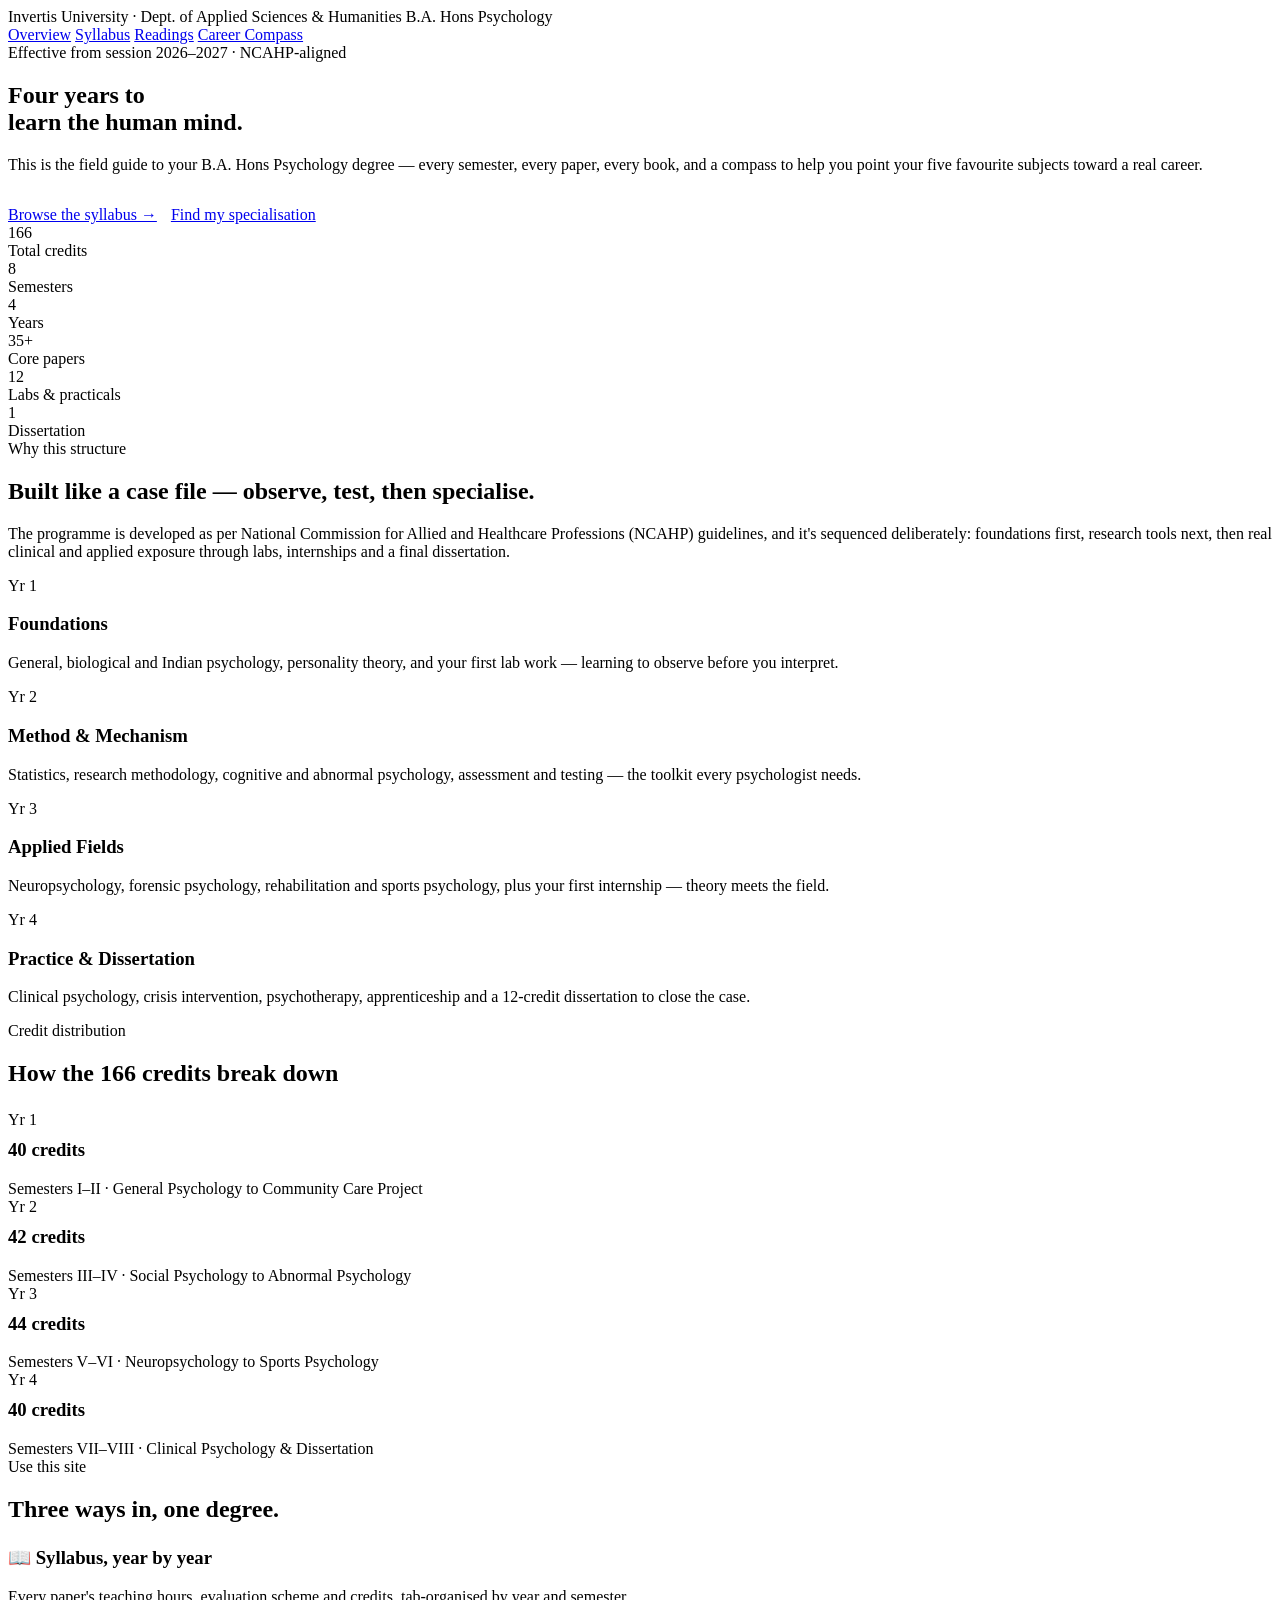
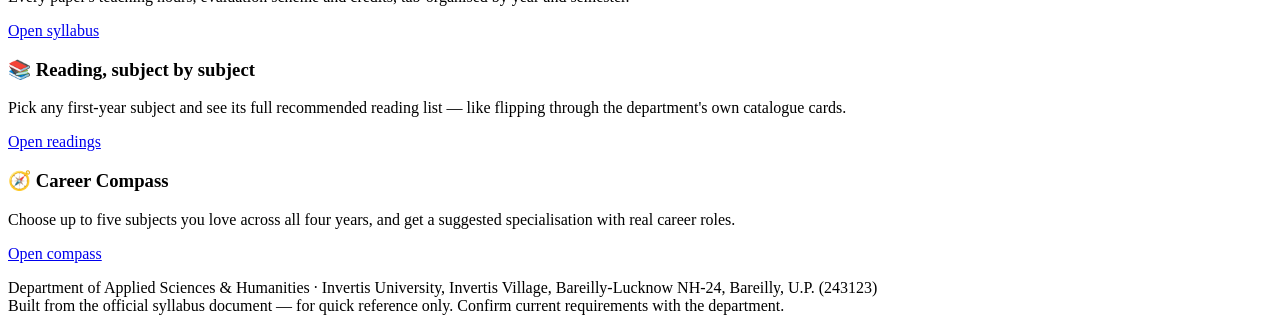
==== index.html @ 541e6971 "Add files via upload" ====
<!DOCTYPE html>
<html lang="en">
<head>
<meta charset="UTF-8">
<meta name="viewport" content="width=device-width, initial-scale=1.0">
<title>B.A. Hons Psychology — Invertis University</title>
<meta name="description" content="An interactive guide to the B.A. Hons Psychology (4-year) programme at Invertis University.">
<link rel="stylesheet" href="css/style.css">
</head>
<body>

<header class="site-header">
  <div class="nav-row">
    <div class="brand">
      <span class="kicker">Invertis University · Dept. of Applied Sciences &amp; Humanities</span>
      <span class="name">B.A. Hons Psychology</span>
    </div>
    <nav class="tabs">
      <a class="tab active" href="index.html">Overview</a>
      <a class="tab" href="syllabus.html">Syllabus</a>
      <a class="tab" href="readings.html">Readings</a>
      <a class="tab" href="career.html">Career Compass</a>
    </nav>
  </div>
</header>

<main>
  <section class="hero">
    <div class="wrap">
      <span class="eyebrow">Effective from session 2026–2027 · NCAHP-aligned</span>
      <h1>Four years to<br>learn the human mind.</h1>
      <p class="lede">This is the field guide to your B.A. Hons Psychology degree — every semester,
      every paper, every book, and a compass to help you point your five favourite subjects
      toward a real career.</p>

      <div style="margin-top:32px; display:flex; gap:14px; flex-wrap:wrap;">
        <a class="btn" href="syllabus.html">Browse the syllabus →</a>
        <a class="btn ghost" href="career.html">Find my specialisation</a>
      </div>

      <div class="hero-stats">
        <div><div class="num">166</div><div class="lbl">Total credits</div></div>
        <div><div class="num">8</div><div class="lbl">Semesters</div></div>
        <div><div class="num">4</div><div class="lbl">Years</div></div>
        <div><div class="num">35+</div><div class="lbl">Core papers</div></div>
        <div><div class="num">12</div><div class="lbl">Labs &amp; practicals</div></div>
        <div><div class="num">1</div><div class="lbl">Dissertation</div></div>
      </div>
    </div>
  </section>

  <section>
    <div class="wrap">
      <span class="kicker-eyebrow">Why this structure</span>
      <h2>Built like a case file — observe, test, then specialise.</h2>
      <p class="section-note">The programme is developed as per National Commission for Allied and
      Healthcare Professions (NCAHP) guidelines, and it's sequenced deliberately: foundations first,
      research tools next, then real clinical and applied exposure through labs, internships and a
      final dissertation.</p>

      <div class="grid cols-4">
        <div class="pillar">
          <span class="idx">Yr 1</span>
          <h3>Foundations</h3>
          <p>General, biological and Indian psychology, personality theory, and your first lab work —
          learning to observe before you interpret.</p>
        </div>
        <div class="pillar">
          <span class="idx">Yr 2</span>
          <h3>Method &amp; Mechanism</h3>
          <p>Statistics, research methodology, cognitive and abnormal psychology, assessment and
          testing — the toolkit every psychologist needs.</p>
        </div>
        <div class="pillar">
          <span class="idx">Yr 3</span>
          <h3>Applied Fields</h3>
          <p>Neuropsychology, forensic psychology, rehabilitation and sports psychology, plus your
          first internship — theory meets the field.</p>
        </div>
        <div class="pillar">
          <span class="idx">Yr 4</span>
          <h3>Practice &amp; Dissertation</h3>
          <p>Clinical psychology, crisis intervention, psychotherapy, apprenticeship and a
          12-credit dissertation to close the case.</p>
        </div>
      </div>
    </div>
  </section>

  <section class="tight">
    <div class="wrap">
      <span class="kicker-eyebrow">Credit distribution</span>
      <h2>How the 166 credits break down</h2>
      <div class="grid cols-4" style="margin-top:24px;">
        <div class="card"><div class="tag-stamp">Yr 1</div><h3 style="margin-top:10px;">40 credits</h3><p style="color:var(--muted);margin:0;">Semesters I–II · General Psychology to Community Care Project</p></div>
        <div class="card"><div class="tag-stamp">Yr 2</div><h3 style="margin-top:10px;">42 credits</h3><p style="color:var(--muted);margin:0;">Semesters III–IV · Social Psychology to Abnormal Psychology</p></div>
        <div class="card"><div class="tag-stamp">Yr 3</div><h3 style="margin-top:10px;">44 credits</h3><p style="color:var(--muted);margin:0;">Semesters V–VI · Neuropsychology to Sports Psychology</p></div>
        <div class="card"><div class="tag-stamp">Yr 4</div><h3 style="margin-top:10px;">40 credits</h3><p style="color:var(--muted);margin:0;">Semesters VII–VIII · Clinical Psychology &amp; Dissertation</p></div>
      </div>
    </div>
  </section>

  <section>
    <div class="wrap">
      <span class="kicker-eyebrow">Use this site</span>
      <h2>Three ways in, one degree.</h2>
      <div class="grid cols-3" style="margin-top:24px;">
        <div class="pillar">
          <h3>📖 Syllabus, year by year</h3>
          <p>Every paper's teaching hours, evaluation scheme and credits, tab-organised by year and
          semester.</p>
          <p style="margin-top:14px;"><a class="btn ghost" href="syllabus.html">Open syllabus</a></p>
        </div>
        <div class="pillar">
          <h3>📚 Reading, subject by subject</h3>
          <p>Pick any first-year subject and see its full recommended reading list — like flipping
          through the department's own catalogue cards.</p>
          <p style="margin-top:14px;"><a class="btn ghost" href="readings.html">Open readings</a></p>
        </div>
        <div class="pillar">
          <h3>🧭 Career Compass</h3>
          <p>Choose up to five subjects you love across all four years, and get a suggested
          specialisation with real career roles.</p>
          <p style="margin-top:14px;"><a class="btn ghost" href="career.html">Open compass</a></p>
        </div>
      </div>
    </div>
  </section>
</main>

<footer class="site-footer">
  <div class="wrap">
    Department of Applied Sciences &amp; Humanities · Invertis University, Invertis Village, Bareilly-Lucknow NH-24, Bareilly, U.P. (243123)<br>
    Built from the official syllabus document — for quick reference only. Confirm current requirements with the department.
  </div>
</footer>

</body>
</html>
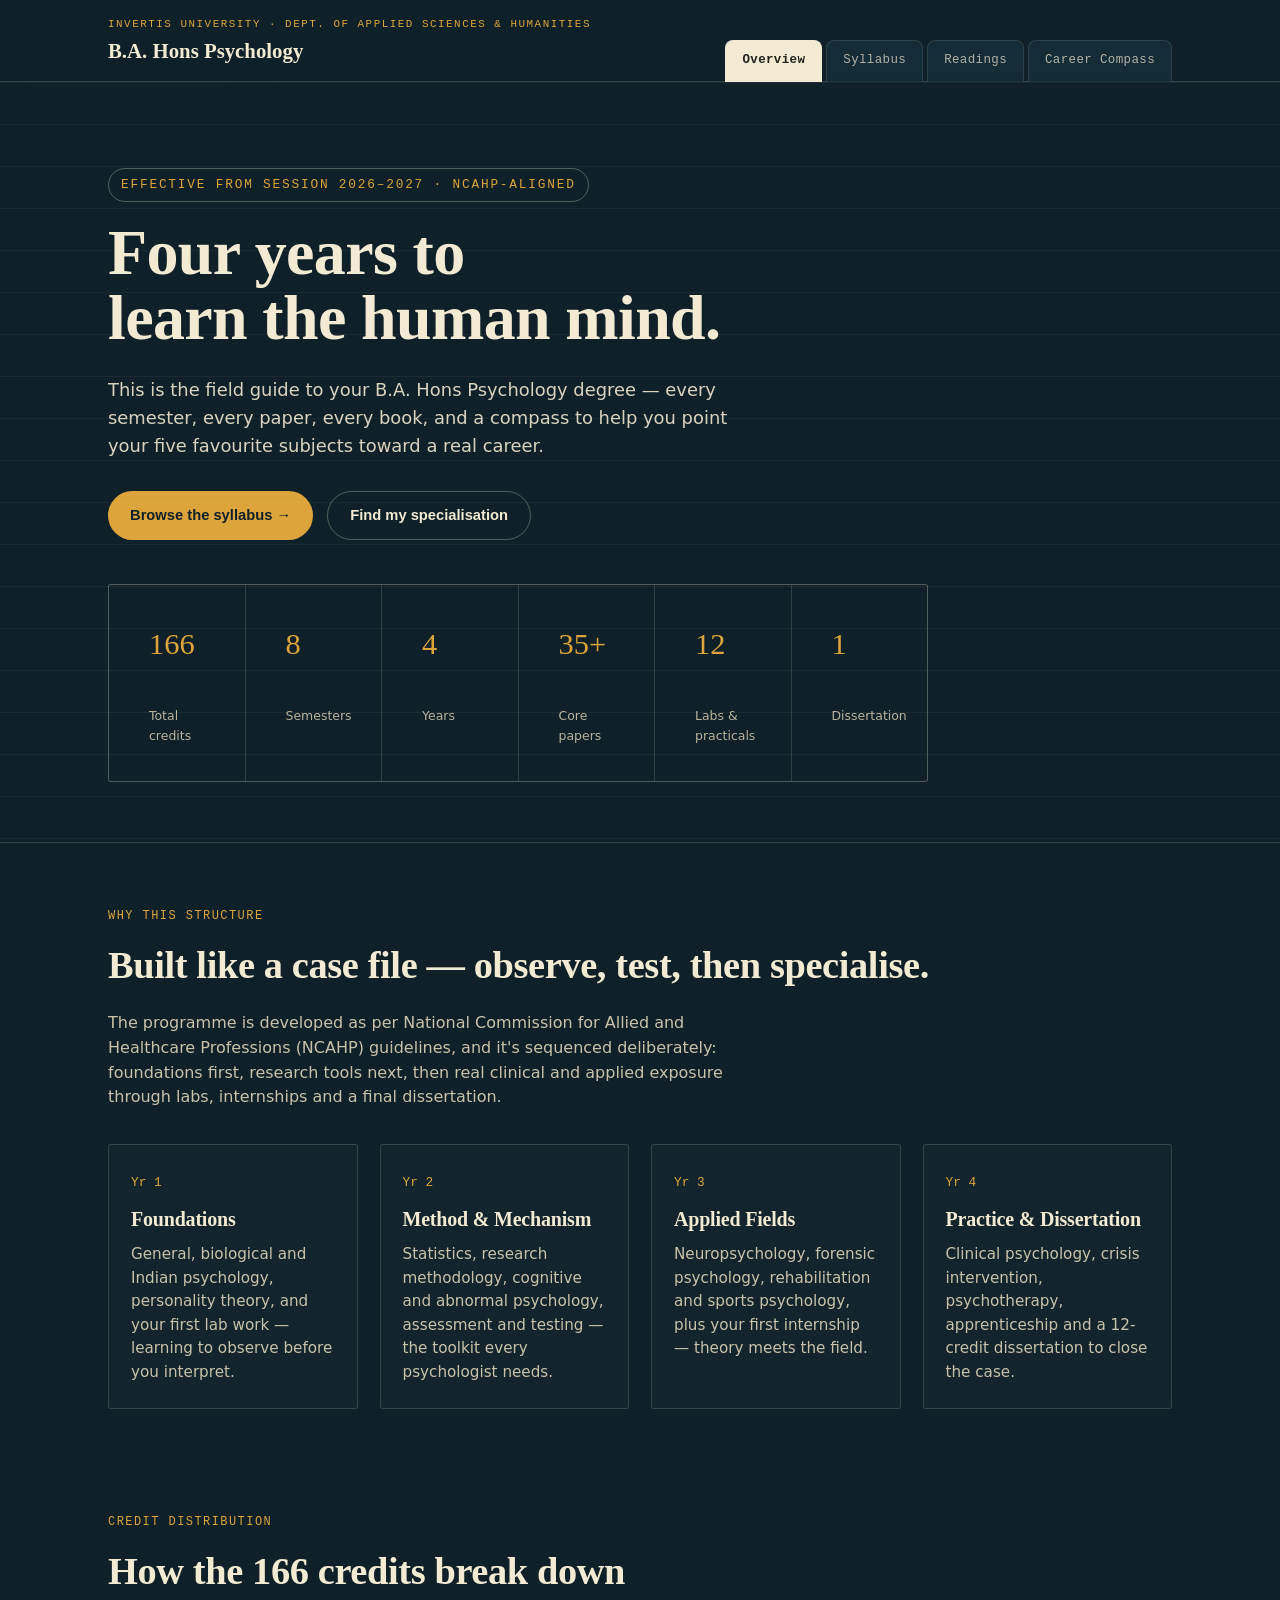
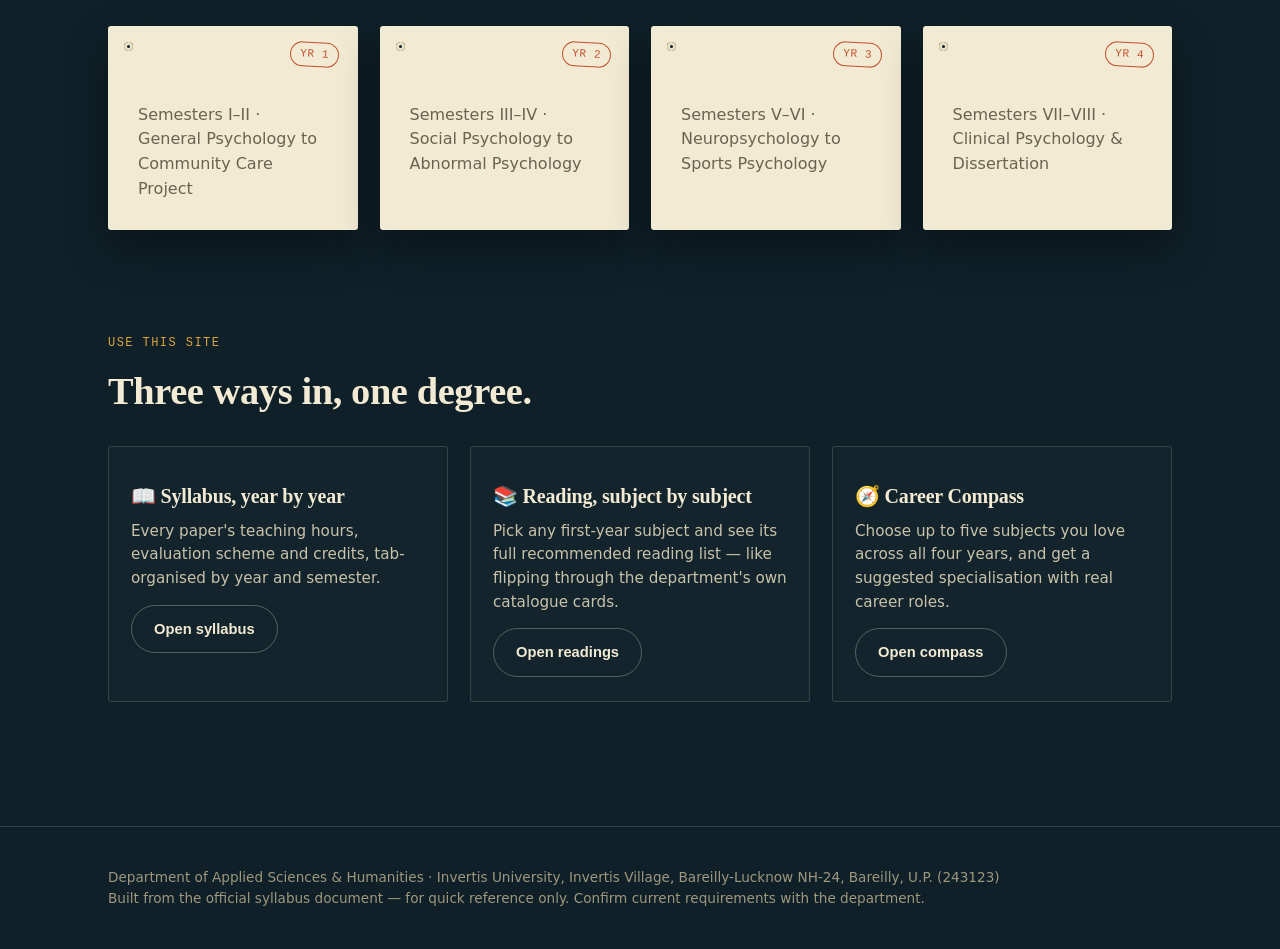
==== commit fe157306: "Add files via upload" ====
--- a/index.html
+++ b/index.html
@@ -5,7 +5,353 @@
 <meta name="viewport" content="width=device-width, initial-scale=1.0">
 <title>B.A. Hons Psychology — Invertis University</title>
 <meta name="description" content="An interactive guide to the B.A. Hons Psychology (4-year) programme at Invertis University.">
-<link rel="stylesheet" href="css/style.css">
+<style>
+/* ============================================================
+   INVERTIS PSYCHOLOGY — "FIELD NOTES" DESIGN SYSTEM
+   ============================================================ */
+
+@import url('https://fonts.googleapis.com/css2?family=Fraunces:opsz,wght@9..144,400;9..144,500;9..144,600;9..144,700&family=Inter:wght@400;500;600;700&family=IBM+Plex+Mono:wght@400;500;600&display=swap');
+
+:root{
+  --ink:        #0F2028;
+  --ink-2:      #16313D;
+  --ink-3:      #1F4351;
+  --paper:      #F2EAD3;
+  --paper-2:    #EAE0C2;
+  --ink-text:   #23241E;
+  --muted:      #6B6350;
+  --mustard:    #DDA43C;
+  --mustard-d:  #B9852C;
+  --coral:      #C1502E;
+  --sage:       #7C9A73;
+  --line:       rgba(242,234,211,0.16);
+  --line-strong:rgba(242,234,211,0.30);
+  --shadow:     0 18px 40px rgba(0,0,0,0.35);
+  --radius:     3px;
+  --maxw:       1120px;
+}
+
+*,*::before,*::after{ box-sizing:border-box; }
+html{ scroll-behavior:smooth; }
+
+body{
+  margin:0;
+  background:
+    radial-gradient(1200px 600px at 10% -10%, rgba(255,255,255,0.05), transparent 60%),
+    var(--ink);
+  color: var(--paper);
+  font-family:'Inter', system-ui, sans-serif;
+  line-height:1.55;
+  -webkit-font-smoothing:antialiased;
+}
+
+a{ color:inherit; }
+img{ max-width:100%; display:block; }
+
+h1,h2,h3,h4{
+  font-family:'Fraunces', Georgia, serif;
+  margin:0 0 .4em;
+  letter-spacing:-0.01em;
+  color: var(--paper);
+}
+h1{ font-size: clamp(2.4rem, 5vw, 4.2rem); font-weight:600; line-height:1.02; }
+h2{ font-size: clamp(1.6rem, 3vw, 2.4rem); font-weight:600; }
+h3{ font-size: 1.25rem; font-weight:600; }
+
+.mono{ font-family:'IBM Plex Mono', monospace; }
+
+.wrap{ max-width: var(--maxw); margin:0 auto; padding: 0 28px; }
+
+/* ---------- Folder-tab navigation ---------- */
+.site-header{
+  position:sticky; top:0; z-index:50;
+  background: linear-gradient(180deg, var(--ink) 70%, rgba(15,32,40,0.94));
+  border-bottom:1px solid var(--line);
+  backdrop-filter: blur(6px);
+}
+.nav-row{
+  display:flex; align-items:flex-end; justify-content:space-between;
+  max-width: var(--maxw); margin:0 auto; padding: 16px 28px 0;
+  gap: 20px; flex-wrap:wrap;
+}
+.brand{
+  display:flex; flex-direction:column; gap:2px; padding-bottom:14px;
+}
+.brand .kicker{
+  font-family:'IBM Plex Mono', monospace; font-size:.68rem; letter-spacing:.14em;
+  text-transform:uppercase; color: var(--mustard);
+}
+.brand .name{ font-family:'Fraunces', serif; font-size:1.3rem; font-weight:600; }
+
+.tabs{ display:flex; gap:4px; flex-wrap:wrap; }
+.tab{
+  font-family:'IBM Plex Mono', monospace;
+  font-size:.78rem; letter-spacing:.03em;
+  text-decoration:none;
+  color: var(--paper);
+  background: var(--ink-2);
+  border:1px solid var(--line);
+  border-bottom:none;
+  padding:10px 16px 12px;
+  border-radius: 8px 8px 0 0;
+  position:relative; top:1px;
+  opacity:.72;
+  transition: opacity .15s ease, transform .15s ease, background .15s ease;
+}
+.tab:hover{ opacity:1; transform: translateY(-2px); }
+.tab.active{
+  opacity:1; background: var(--paper); color:var(--ink-text);
+  border-color:var(--paper);
+  font-weight:600;
+}
+
+/* ---------- hero ---------- */
+.hero{
+  padding: 86px 0 60px;
+  position:relative;
+  overflow:hidden;
+  border-bottom:1px solid var(--line);
+}
+.hero::before{
+  content:"";
+  position:absolute; inset:0;
+  background-image:
+    linear-gradient(var(--line) 1px, transparent 1px);
+  background-size: 100% 42px;
+  opacity:.35;
+  pointer-events:none;
+}
+.hero .eyebrow{
+  font-family:'IBM Plex Mono', monospace;
+  color: var(--mustard); font-size:.8rem; letter-spacing:.14em; text-transform:uppercase;
+  margin-bottom: 18px; display:inline-block;
+  border:1px solid var(--line-strong); padding:6px 12px; border-radius:20px;
+}
+.hero p.lede{ max-width: 620px; font-size:1.12rem; color:#D8D2BE; }
+
+.hero-stats{
+  display:grid; grid-template-columns: repeat(auto-fit,minmax(130px,1fr));
+  gap:1px; background: var(--line); border:1px solid var(--line);
+  margin-top:44px; max-width:820px; border-radius: var(--radius); overflow:hidden;
+}
+.hero-stats div{ background: var(--ink); padding:18px 20px; }
+.hero-stats .num{ font-family:'Fraunces', serif; font-size:1.9rem; color:var(--mustard); }
+.hero-stats .lbl{ font-size:.78rem; color:#B9B29C; margin-top:2px; }
+
+/* ---------- index card ---------- */
+.card{
+  background: var(--paper);
+  color: var(--ink-text);
+  border-radius: var(--radius);
+  box-shadow: var(--shadow);
+  position:relative;
+  padding: 28px 30px;
+}
+.card::before{ /* punch hole */
+  content:"";
+  position:absolute; left:16px; top:16px;
+  width:9px; height:9px; border-radius:50%;
+  background: var(--ink);
+  box-shadow: 0 0 0 3px var(--paper-2) inset, 0 1px 2px rgba(0,0,0,.4) inset;
+}
+.card .tag-stamp{
+  position:absolute; top:16px; right:18px;
+  font-family:'IBM Plex Mono', monospace;
+  font-size:.7rem; letter-spacing:.05em;
+  color:var(--coral); border:1.5px solid var(--coral);
+  padding:3px 9px; border-radius:20px; transform: rotate(3deg);
+  text-transform:uppercase;
+}
+
+section{ padding: 64px 0; }
+section.tight{ padding: 40px 0; }
+section h2{ margin-bottom:.3em; }
+.section-note{ color:#C9C2AA; max-width:640px; margin-bottom: 34px; }
+
+.grid{ display:grid; gap:22px; }
+.grid.cols-2{ grid-template-columns: repeat(2,1fr); }
+.grid.cols-3{ grid-template-columns: repeat(3,1fr); }
+.grid.cols-4{ grid-template-columns: repeat(4,1fr); }
+@media (max-width: 900px){
+  .grid.cols-2, .grid.cols-3, .grid.cols-4{ grid-template-columns: 1fr 1fr; }
+}
+@media (max-width: 600px){
+  .grid.cols-2, .grid.cols-3, .grid.cols-4{ grid-template-columns: 1fr; }
+}
+
+.pillar{
+  border:1px solid var(--line);
+  border-radius: var(--radius);
+  padding: 24px 22px;
+  background: rgba(255,255,255,0.02);
+}
+.pillar .idx{ font-family:'IBM Plex Mono',monospace; color:var(--mustard); font-size:.8rem; }
+.pillar h3{ margin-top:10px; }
+.pillar p{ color:#C9C2AA; font-size:.95rem; margin:0; }
+
+/* ---------- buttons ---------- */
+.btn{
+  display:inline-flex; align-items:center; gap:8px;
+  background: var(--mustard); color: var(--ink);
+  font-weight:700; font-family:'Inter',sans-serif; font-size:.92rem;
+  padding: 12px 22px; border-radius: 30px; text-decoration:none;
+  border:none; cursor:pointer;
+  transition: transform .15s ease, background .15s ease;
+}
+.btn:hover{ background: var(--mustard-d); transform: translateY(-1px); }
+.btn.ghost{
+  background:transparent; color: var(--paper); border:1px solid var(--line-strong);
+}
+.btn.ghost:hover{ background: rgba(255,255,255,0.06); }
+.btn:disabled{ opacity:.4; cursor:not-allowed; transform:none; }
+
+/* ---------- year tabs / semester tables (syllabus page) ---------- */
+.year-tabs{ display:flex; gap:10px; flex-wrap:wrap; margin-bottom: 30px; }
+.year-tab{
+  font-family:'IBM Plex Mono', monospace; font-size:.85rem;
+  border:1px solid var(--line-strong); background:transparent; color:var(--paper);
+  padding:10px 18px; border-radius:30px; cursor:pointer;
+}
+.year-tab.active{ background: var(--sage); border-color: var(--sage); color:#0F2028; font-weight:700; }
+
+.sem-block{ margin-bottom: 40px; }
+.sem-head{
+  display:flex; align-items:baseline; gap:14px; margin-bottom:14px;
+  border-bottom:1px dashed var(--line-strong); padding-bottom:10px;
+}
+.sem-head .sem-name{ font-family:'Fraunces',serif; font-size:1.4rem; }
+.sem-head .sem-credits{ font-family:'IBM Plex Mono',monospace; color:var(--mustard); font-size:.85rem; }
+
+.course-list{ display:flex; flex-direction:column; gap:10px; }
+.course-row{
+  display:grid; grid-template-columns: 90px 1fr 90px 130px 70px;
+  align-items:center; gap:14px;
+  background: rgba(255,255,255,0.03);
+  border:1px solid var(--line); border-radius: var(--radius);
+  padding: 12px 16px;
+}
+.course-row.lab{ background: rgba(124,154,115,0.08); border-color: rgba(124,154,115,0.3); }
+.course-row.project{ background: rgba(193,80,46,0.08); border-color: rgba(193,80,46,0.3); }
+.course-row .code{ font-family:'IBM Plex Mono',monospace; font-size:.78rem; color:#B9B29C; }
+.course-row .cname{ font-weight:600; }
+.course-row .type-badge{
+  font-family:'IBM Plex Mono',monospace; font-size:.68rem; text-transform:uppercase;
+  color:#B9B29C; letter-spacing:.05em;
+}
+.course-row .periods{ font-family:'IBM Plex Mono',monospace; font-size:.78rem; color:#B9B29C; }
+.course-row .credit-stamp{
+  justify-self:end;
+  width:44px; height:44px; border-radius:50%;
+  border:2px solid var(--mustard); color:var(--mustard);
+  display:flex; align-items:center; justify-content:center;
+  font-family:'IBM Plex Mono',monospace; font-weight:700; font-size:.95rem;
+  transform: rotate(-6deg);
+}
+@media (max-width:760px){
+  .course-row{ grid-template-columns: 1fr; gap:6px; }
+  .course-row .credit-stamp{ justify-self:start; margin-top:6px; }
+}
+
+/* ---------- readings page ---------- */
+.readings-layout{ display:grid; grid-template-columns: 300px 1fr; gap: 30px; align-items:flex-start; }
+@media (max-width: 860px){ .readings-layout{ grid-template-columns: 1fr; } }
+
+.subject-index{
+  border:1px solid var(--line); border-radius: var(--radius);
+  max-height: 640px; overflow-y:auto;
+  background: rgba(255,255,255,0.02);
+}
+.subject-index .yr-label{
+  font-family:'IBM Plex Mono',monospace; font-size:.72rem; text-transform:uppercase;
+  color: var(--mustard); padding:12px 16px 6px; letter-spacing:.08em;
+}
+.subject-btn{
+  display:block; width:100%; text-align:left; background:none; border:none;
+  color: var(--paper); padding:10px 16px; font-size:.9rem; cursor:pointer;
+  border-left:3px solid transparent;
+  font-family:'Inter',sans-serif;
+}
+.subject-btn:hover{ background: rgba(255,255,255,0.05); }
+.subject-btn.active{ border-left-color: var(--mustard); background: rgba(221,164,60,0.1); font-weight:600; }
+.subject-btn .has-books{ color: var(--sage); font-size:.68rem; font-family:'IBM Plex Mono',monospace; display:block; margin-top:2px; }
+
+.book-card{ min-height: 420px; }
+.book-card h3{ font-size:1.5rem; margin-bottom:2px; }
+.book-card .meta{ color: var(--muted); font-size:.85rem; margin-bottom:20px; font-family:'IBM Plex Mono',monospace; }
+.book-list{ list-style:none; margin:0; padding:0; display:flex; flex-direction:column; gap:10px;}
+.book-list li{
+  padding-left:26px; position:relative; font-size:.94rem;
+  border-bottom:1px dotted rgba(35,36,30,0.18); padding-bottom:10px;
+}
+.book-list li::before{
+  content:"—"; position:absolute; left:0; color: var(--coral); font-weight:700;
+}
+.empty-note{
+  border:1px dashed rgba(35,36,30,.35); border-radius: var(--radius);
+  padding: 22px; color: var(--muted); font-style:italic;
+}
+
+/* ---------- career picker ---------- */
+.picker-grid{ display:grid; grid-template-columns: repeat(auto-fill,minmax(230px,1fr)); gap:12px; }
+.chip{
+  border:1px solid var(--line-strong); border-radius: var(--radius);
+  padding: 14px 16px; cursor:pointer; user-select:none;
+  background: rgba(255,255,255,0.02);
+  transition: background .15s ease, border-color .15s ease;
+}
+.chip:hover{ background: rgba(255,255,255,0.06); }
+.chip.selected{ background: rgba(221,164,60,0.14); border-color: var(--mustard); }
+.chip .c-code{ font-family:'IBM Plex Mono',monospace; font-size:.68rem; color:var(--mustard); }
+.chip .c-name{ font-weight:600; margin-top:4px; font-size:.92rem; }
+.chip .c-year{ font-size:.72rem; color:#9F977E; margin-top:4px; }
+
+.picker-bar{
+  position:sticky; bottom:0; margin-top:26px;
+  display:flex; align-items:center; justify-content:space-between;
+  background: var(--ink-2); border:1px solid var(--line-strong);
+  border-radius: 40px; padding: 12px 22px; flex-wrap:wrap; gap:14px;
+}
+.picker-bar .count{ font-family:'IBM Plex Mono',monospace; font-size:.85rem; }
+.picker-bar .count b{ color: var(--mustard); }
+
+.result-card{ margin-top: 40px; }
+.result-card .badge{
+  display:inline-block; font-family:'IBM Plex Mono',monospace; font-size:.72rem;
+  text-transform:uppercase; letter-spacing:.08em; color: var(--coral);
+  border:1px solid var(--coral); padding:4px 10px; border-radius: 20px; margin-bottom:12px;
+}
+.result-card h3{ font-size:1.9rem; }
+.result-card .lede{ color:#4A4536; margin-bottom: 20px; }
+.role-list{ display:flex; flex-wrap:wrap; gap:8px; margin: 14px 0 22px; padding:0; list-style:none; }
+.role-list li{
+  background: var(--ink); color: var(--paper);
+  font-size:.82rem; padding:7px 14px; border-radius: 20px;
+}
+.next-list{ margin:0; padding-left: 20px; color:#4A4536; }
+.next-list li{ margin-bottom:6px; }
+.secondary-note{ margin-top: 20px; padding-top:16px; border-top:1px dashed rgba(35,36,30,.25); color:#6B6350; font-size:.88rem; }
+
+/* ---------- footer ---------- */
+.site-footer{
+  border-top:1px solid var(--line); padding: 40px 0; margin-top: 60px;
+  color:#9F977E; font-size:.85rem;
+}
+.site-footer a{ color: var(--mustard); text-decoration:none; }
+
+/* ---------- misc ---------- */
+.divider{ height:1px; background: var(--line); margin: 60px 0; border:none; }
+.kicker-eyebrow{
+  font-family:'IBM Plex Mono',monospace; text-transform:uppercase; letter-spacing:.12em;
+  font-size:.75rem; color: var(--mustard); margin-bottom:10px; display:block;
+}
+
+@media (prefers-reduced-motion: reduce){
+  *{ animation:none !important; transition:none !important; }
+}
+
+:focus-visible{ outline: 2px solid var(--mustard); outline-offset: 2px; }
+
+</style>
 </head>
 <body>
 
